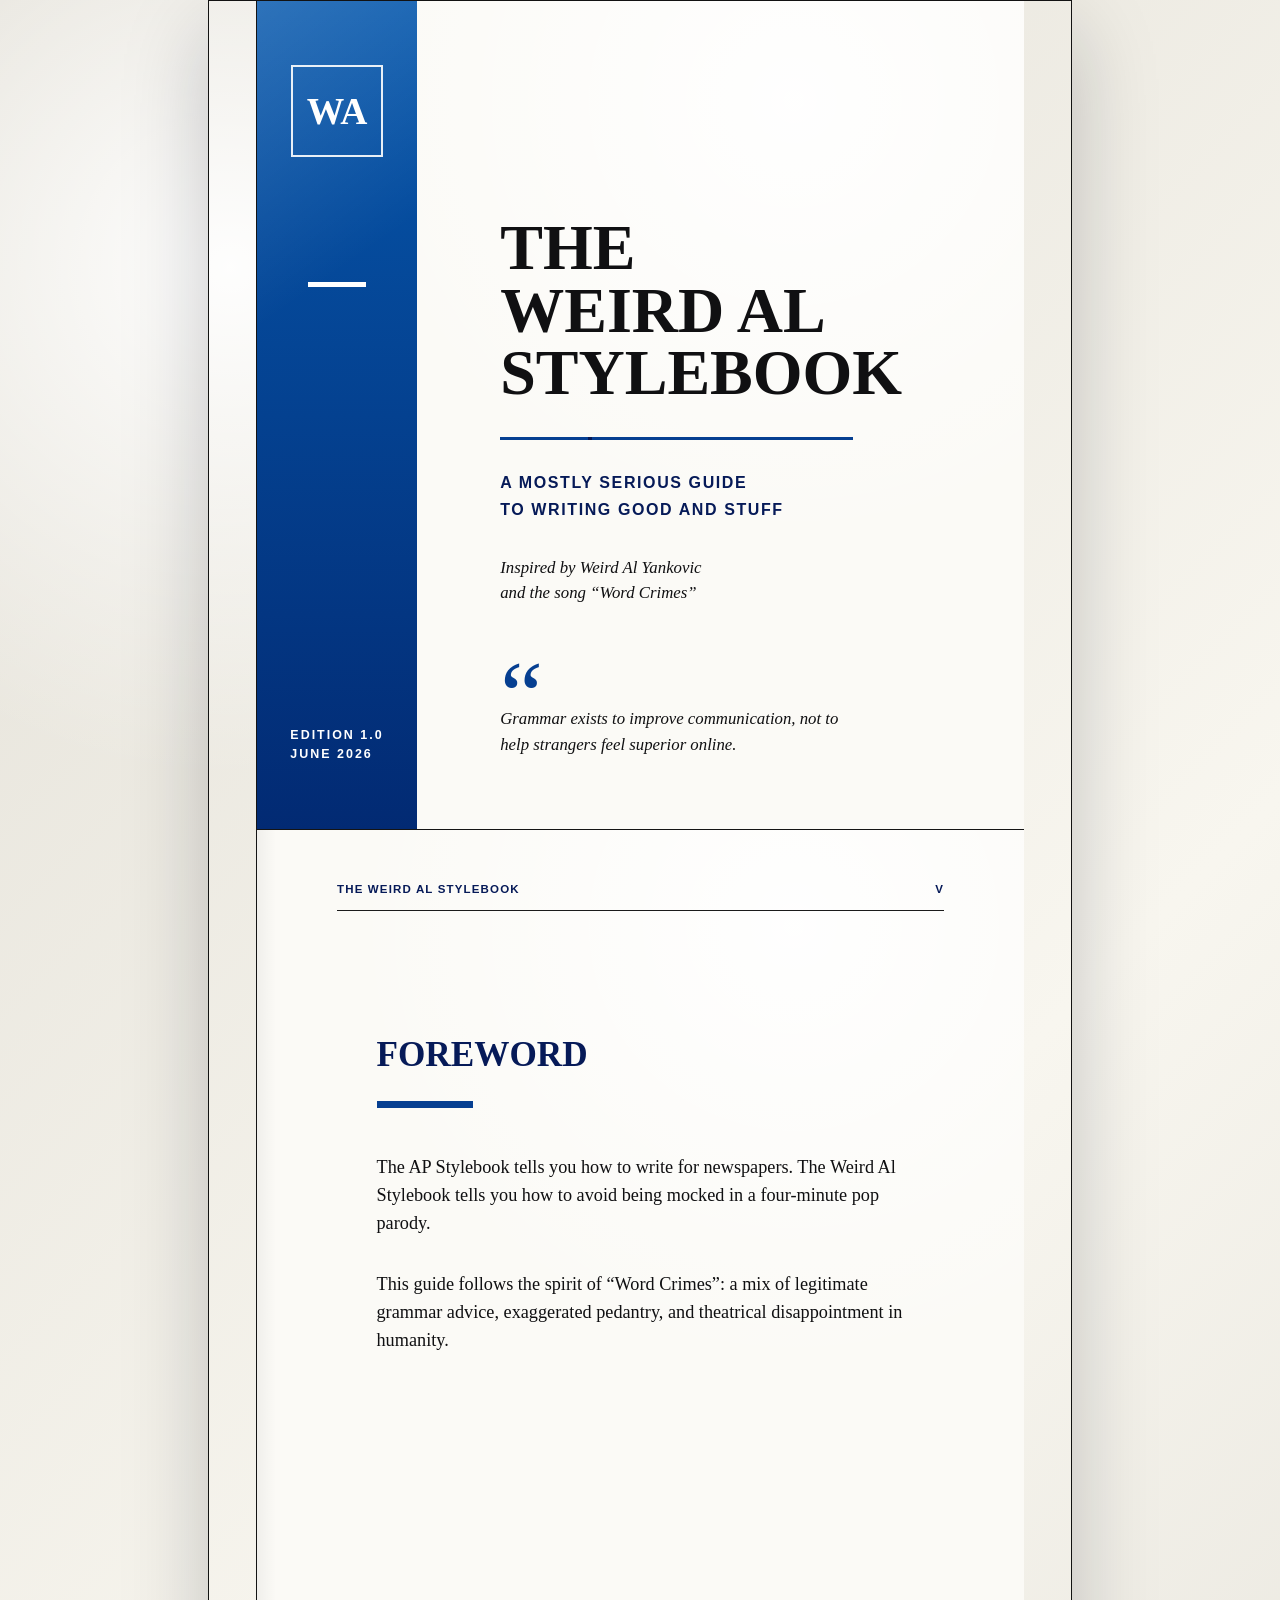
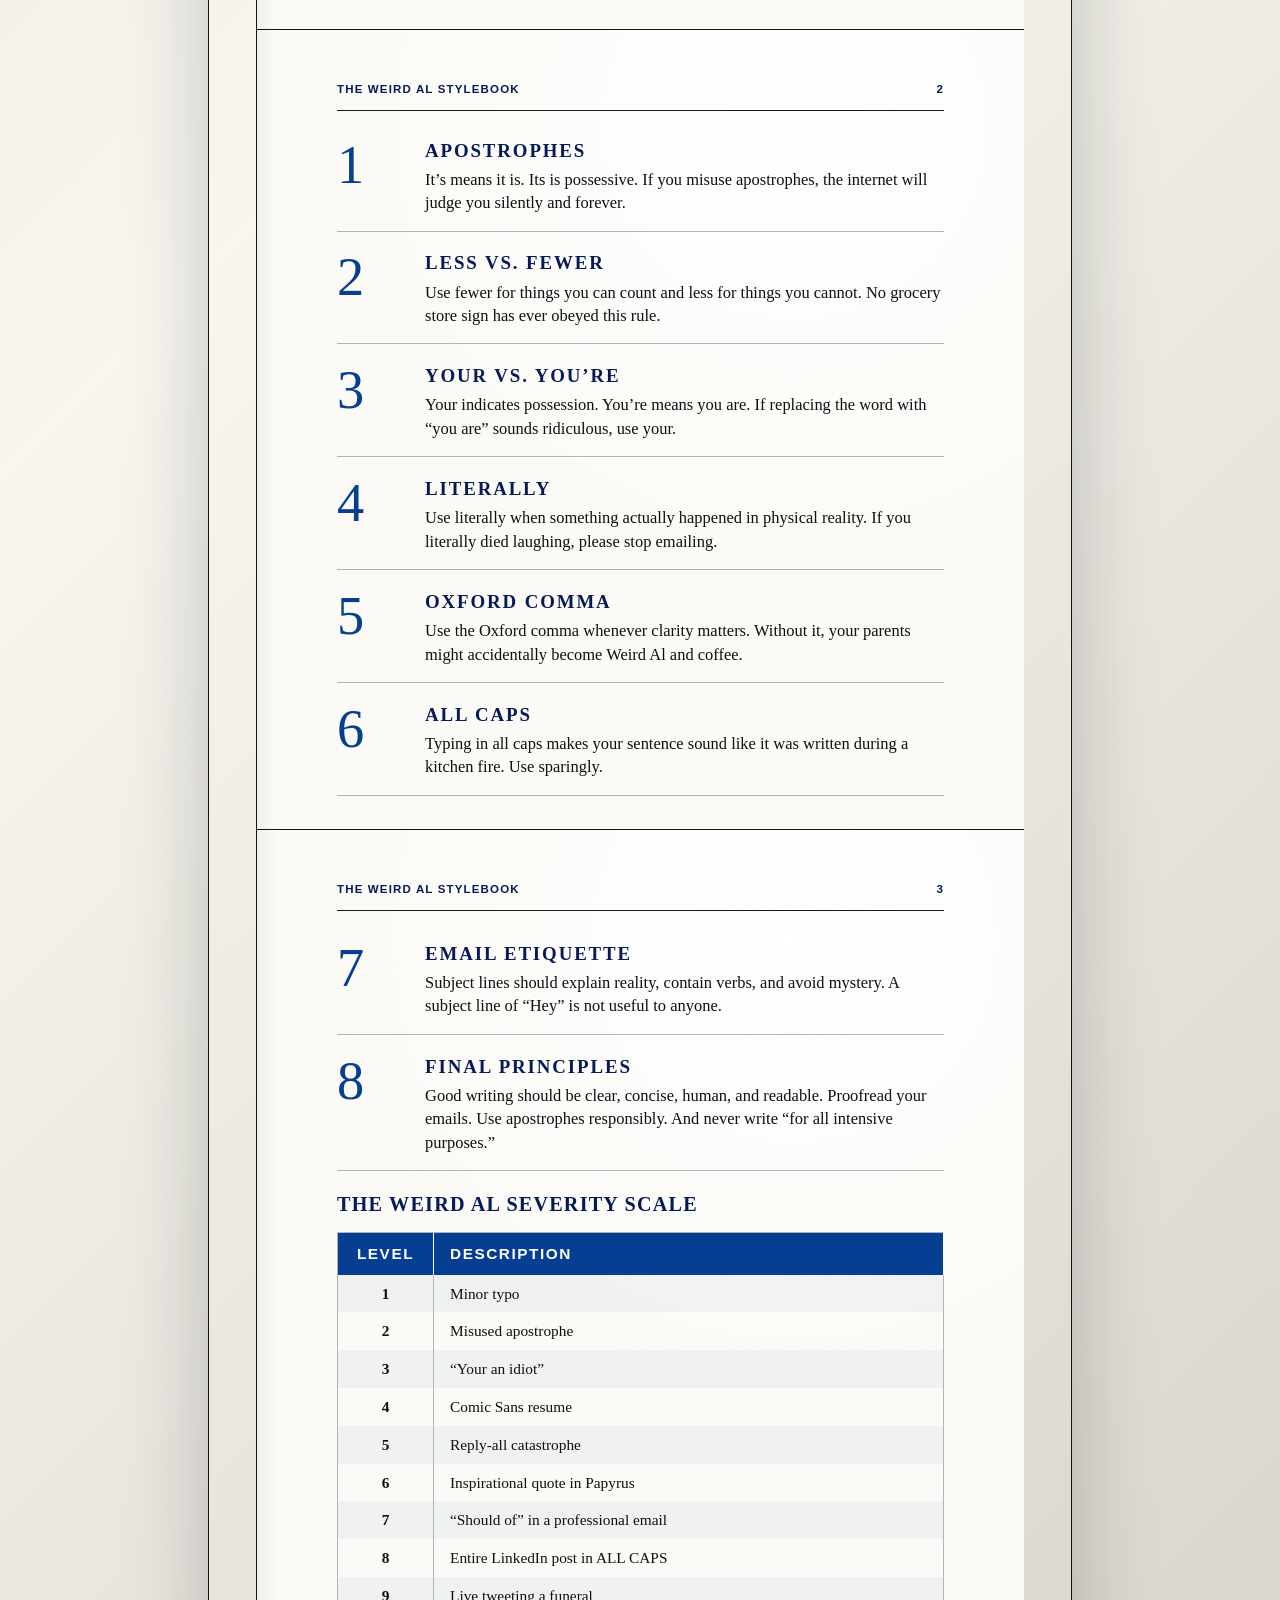
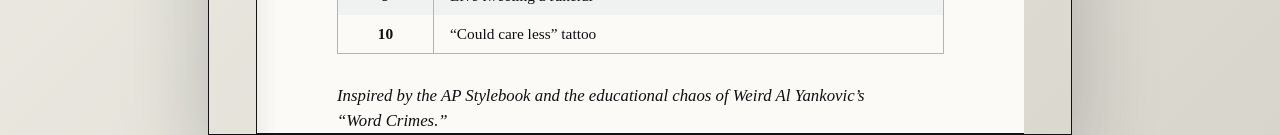
==== index.html @ 7477e232 "Initial Weird Al Stylebook site" ====
<!doctype html>
<html lang="en">
  <head>
    <meta charset="utf-8">
    <meta name="viewport" content="width=device-width, initial-scale=1">
    <title>The Weird Al Stylebook</title>
    <meta
      name="description"
      content="A mostly serious guide to writing good and stuff, inspired by Weird Al Yankovic and Word Crimes."
    >
    <link rel="icon" href="favicon.svg" type="image/svg+xml">
    <link rel="stylesheet" href="styles.css">
  </head>
  <body>
    <main class="book" aria-label="The Weird Al Stylebook">
      <section class="cover page" aria-labelledby="title">
        <aside class="spine" aria-label="Edition information">
          <div class="mark">WA</div>
          <div class="spine-rule"></div>
          <p>Edition 1.0<br>June 2026</p>
        </aside>

        <div class="cover-content">
          <h1 id="title">The<br>Weird Al<br>Stylebook</h1>
          <div class="accent-line"></div>
          <p class="deck">A mostly serious guide<br>to writing good and stuff</p>
          <p class="source">Inspired by Weird Al Yankovic<br>and the song &ldquo;Word Crimes&rdquo;</p>
          <blockquote>
            <span aria-hidden="true">&ldquo;</span>
            Grammar exists to improve communication, not to help strangers feel superior online.
          </blockquote>
        </div>
      </section>

      <section class="foreword page" aria-labelledby="foreword-heading">
        <header class="page-header">
          <span>The Weird Al Stylebook</span>
          <span>v</span>
        </header>

        <article class="prose">
          <h2 id="foreword-heading">Foreword</h2>
          <div class="short-rule"></div>
          <p>
            The AP Stylebook tells you how to write for newspapers. The Weird Al Stylebook
            tells you how to avoid being mocked in a four-minute pop parody.
          </p>
          <p>
            This guide follows the spirit of &ldquo;Word Crimes&rdquo;: a mix of legitimate grammar
            advice, exaggerated pedantry, and theatrical disappointment in humanity.
          </p>
        </article>
      </section>

      <section class="rules page" aria-labelledby="rules-heading">
        <header class="page-header">
          <span>The Weird Al Stylebook</span>
          <span>2</span>
        </header>
        <h2 id="rules-heading" class="sr-only">Style Rules</h2>

        <ol class="rule-list">
          <li>
            <span class="number">1</span>
            <div>
              <h3>Apostrophes</h3>
              <p>It&rsquo;s means it is. Its is possessive. If you misuse apostrophes, the internet will judge you silently and forever.</p>
            </div>
          </li>
          <li>
            <span class="number">2</span>
            <div>
              <h3>Less vs. Fewer</h3>
              <p>Use fewer for things you can count and less for things you cannot. No grocery store sign has ever obeyed this rule.</p>
            </div>
          </li>
          <li>
            <span class="number">3</span>
            <div>
              <h3>Your vs. You&rsquo;re</h3>
              <p>Your indicates possession. You&rsquo;re means you are. If replacing the word with &ldquo;you are&rdquo; sounds ridiculous, use your.</p>
            </div>
          </li>
          <li>
            <span class="number">4</span>
            <div>
              <h3>Literally</h3>
              <p>Use literally when something actually happened in physical reality. If you literally died laughing, please stop emailing.</p>
            </div>
          </li>
          <li>
            <span class="number">5</span>
            <div>
              <h3>Oxford Comma</h3>
              <p>Use the Oxford comma whenever clarity matters. Without it, your parents might accidentally become Weird Al and coffee.</p>
            </div>
          </li>
          <li>
            <span class="number">6</span>
            <div>
              <h3>All Caps</h3>
              <p>Typing in all caps makes your sentence sound like it was written during a kitchen fire. Use sparingly.</p>
            </div>
          </li>
        </ol>
      </section>

      <section class="scale page" aria-labelledby="scale-heading">
        <header class="page-header">
          <span>The Weird Al Stylebook</span>
          <span>3</span>
        </header>

        <ol class="rule-list compact" start="7">
          <li>
            <span class="number">7</span>
            <div>
              <h3>Email Etiquette</h3>
              <p>Subject lines should explain reality, contain verbs, and avoid mystery. A subject line of &ldquo;Hey&rdquo; is not useful to anyone.</p>
            </div>
          </li>
          <li>
            <span class="number">8</span>
            <div>
              <h3>Final Principles</h3>
              <p>Good writing should be clear, concise, human, and readable. Proofread your emails. Use apostrophes responsibly. And never write &ldquo;for all intensive purposes.&rdquo;</p>
            </div>
          </li>
        </ol>

        <h2 id="scale-heading">The Weird Al Severity Scale</h2>
        <table>
          <thead>
            <tr>
              <th>Level</th>
              <th>Description</th>
            </tr>
          </thead>
          <tbody>
            <tr><td>1</td><td>Minor typo</td></tr>
            <tr><td>2</td><td>Misused apostrophe</td></tr>
            <tr><td>3</td><td>&ldquo;Your an idiot&rdquo;</td></tr>
            <tr><td>4</td><td>Comic Sans resume</td></tr>
            <tr><td>5</td><td>Reply-all catastrophe</td></tr>
            <tr><td>6</td><td>Inspirational quote in Papyrus</td></tr>
            <tr><td>7</td><td>&ldquo;Should of&rdquo; in a professional email</td></tr>
            <tr><td>8</td><td>Entire LinkedIn post in ALL CAPS</td></tr>
            <tr><td>9</td><td>Live tweeting a funeral</td></tr>
            <tr><td>10</td><td>&ldquo;Could care less&rdquo; tattoo</td></tr>
          </tbody>
        </table>

        <p class="note">
          Inspired by the AP Stylebook and the educational chaos of Weird Al Yankovic&rsquo;s
          &ldquo;Word Crimes.&rdquo;
        </p>
      </section>
    </main>
  </body>
</html>
---- styles.css ----
:root {
  --ink: #101012;
  --blue: #063f91;
  --blue-deep: #00266f;
  --blue-dark: #061a58;
  --rule: #aeb5c1;
  --paper: #fbfaf6;
  --paper-warm: #f5f2eb;
}

* {
  box-sizing: border-box;
}

html {
  min-height: 100%;
  background:
    radial-gradient(circle at 18% 8%, rgba(255, 255, 255, 0.95), transparent 32rem),
    linear-gradient(135deg, #e3e0d7 0%, #f8f6ef 45%, #d8d5cc 100%);
}

body {
  min-height: 100%;
  margin: 0;
  color: var(--ink);
  font-family: Georgia, "Times New Roman", serif;
}

.book {
  display: grid;
  grid-template-columns: minmax(20rem, 48rem);
  justify-content: center;
  max-width: 54rem;
  margin: 0 auto;
  border: 1px solid #121212;
  box-shadow: 0 2rem 5rem rgba(12, 18, 32, 0.22);
}

.page {
  min-height: 50rem;
  background:
    radial-gradient(circle at 70% 12%, rgba(255, 255, 255, 0.92), transparent 28rem),
    linear-gradient(90deg, rgba(0, 0, 0, 0.045), transparent 1.2rem),
    var(--paper);
  border-left: 1px solid #141414;
  border-bottom: 1px solid #141414;
  position: relative;
}

.page:nth-child(odd) {
  border-left: 1px solid #141414;
}

.cover {
  display: grid;
  grid-template-columns: 10rem 1fr;
}

.spine {
  display: flex;
  flex-direction: column;
  align-items: center;
  min-height: 100%;
  padding: 4rem 1.5rem;
  color: #fff;
  background:
    linear-gradient(145deg, rgba(255, 255, 255, 0.16), transparent 35%),
    linear-gradient(180deg, #0658ad 0%, #022a73 100%);
  text-transform: uppercase;
  letter-spacing: 0.16em;
  font-family: Arial, Helvetica, sans-serif;
  font-size: 0.78rem;
  font-weight: 700;
}

.mark {
  display: grid;
  place-items: center;
  width: 5.75rem;
  aspect-ratio: 1;
  border: 2px solid rgba(255, 255, 255, 0.9);
  font-family: Georgia, "Times New Roman", serif;
  font-size: 2.35rem;
  letter-spacing: 0;
}

.spine-rule {
  width: 3.6rem;
  height: 0.32rem;
  margin-top: 7.8rem;
  background: #fff;
}

.spine p {
  margin: auto 0 0;
  line-height: 1.55;
}

.cover-content {
  padding: 13.5rem 5.2rem 4.5rem;
}

h1,
h2,
h3,
.deck,
.page-header,
th {
  color: var(--blue-dark);
  text-transform: uppercase;
  letter-spacing: 0.1em;
}

h1 {
  margin: 0;
  color: var(--ink);
  font-size: clamp(3rem, 5vw, 5.5rem);
  line-height: 0.98;
  letter-spacing: 0;
}

.accent-line {
  width: 80%;
  height: 0.18rem;
  margin: 2rem 0 1.8rem;
  background: linear-gradient(90deg, var(--blue) 0 25%, var(--blue-dark) 25% 26%, var(--blue) 26% 100%);
}

.deck {
  margin: 0;
  font-family: Arial, Helvetica, sans-serif;
  font-size: 1rem;
  font-weight: 800;
  line-height: 1.7;
}

.source,
.note,
blockquote {
  font-size: 1.05rem;
  font-style: italic;
  line-height: 1.5;
}

.source {
  margin: 2rem 0 3.8rem;
}

blockquote {
  margin: 0;
  max-width: 22rem;
}

blockquote span {
  display: block;
  height: 2.5rem;
  color: var(--blue);
  font-size: 6rem;
  font-style: normal;
  line-height: 0.6;
}

.page-header {
  display: flex;
  justify-content: space-between;
  align-items: center;
  margin: 3.3rem 5rem 0;
  padding-bottom: 0.95rem;
  border-bottom: 1px solid #1b1b1b;
  font-family: Arial, Helvetica, sans-serif;
  font-size: 0.72rem;
  font-weight: 800;
}

.prose {
  max-width: 33rem;
  margin: 7.8rem auto 0;
}

h2 {
  margin: 0;
  font-size: 2.2rem;
  line-height: 1.1;
  letter-spacing: 0;
}

.short-rule {
  width: 6rem;
  height: 0.42rem;
  margin: 1.7rem 0 2.8rem;
  background: var(--blue);
}

.prose p {
  margin: 0 0 2rem;
  font-size: 1.14rem;
  line-height: 1.55;
}

.rule-list {
  list-style: none;
  margin: 1.8rem 5rem 0;
  padding: 0;
}

.rule-list li {
  display: grid;
  grid-template-columns: 4.5rem 1fr;
  gap: 1rem;
  padding: 1.3rem 0 1rem;
  border-bottom: 1px solid var(--rule);
}

.rule-list li:first-child {
  padding-top: 0;
}

.number {
  color: var(--blue);
  font-size: 3.4rem;
  line-height: 0.95;
}

h3 {
  margin: 0 0 0.35rem;
  font-size: 1.18rem;
  line-height: 1.2;
}

.rule-list p {
  margin: 0;
  font-size: 1.03rem;
  line-height: 1.42;
}

.compact {
  margin-top: 2rem;
}

.scale h2 {
  margin: 1.4rem 5rem 1rem;
  font-size: 1.26rem;
  letter-spacing: 0.06em;
}

table {
  width: calc(100% - 10rem);
  margin: 0 5rem;
  border-collapse: collapse;
  border: 1px solid var(--rule);
  font-size: 0.96rem;
}

th {
  padding: 0.75rem 1rem;
  color: #fff;
  background: var(--blue);
  border-right: 1px solid #fff;
  font-family: Arial, Helvetica, sans-serif;
  text-align: left;
}

td {
  padding: 0.62rem 1rem;
  border-right: 1px solid var(--rule);
}

td:first-child,
th:first-child {
  width: 6rem;
  text-align: center;
  font-weight: 700;
}

tbody tr:nth-child(odd) {
  background: rgba(6, 63, 145, 0.045);
}

.note {
  margin: 1.8rem 5rem 0;
  max-width: 33rem;
}

.sr-only {
  position: absolute;
  width: 1px;
  height: 1px;
  padding: 0;
  margin: -1px;
  overflow: hidden;
  clip: rect(0, 0, 0, 0);
  white-space: nowrap;
  border: 0;
}

@media (max-width: 880px) {
  .book {
    grid-template-columns: 1fr;
    border-inline: 0;
  }

  .page {
    min-height: auto;
    border-left: 0;
  }

  .cover {
    grid-template-columns: 6.25rem 1fr;
  }

  .spine {
    padding: 2rem 1rem;
  }

  .mark {
    width: 4rem;
    font-size: 1.7rem;
  }

  .spine-rule {
    width: 2.8rem;
    margin-top: 4rem;
  }

  .cover-content {
    padding: 6rem 2rem 4rem;
  }

  .page-header {
    margin: 2rem 2rem 0;
  }

  .prose,
  .rule-list,
  .scale h2,
  table,
  .note {
    margin-left: 2rem;
    margin-right: 2rem;
  }

  .prose {
    margin-top: 4rem;
    margin-bottom: 4rem;
  }

  table {
    width: calc(100% - 4rem);
  }

  .note {
    margin-bottom: 3rem;
  }
}

@media (max-width: 560px) {
  .cover {
    grid-template-columns: 1fr;
  }

  .spine {
    min-height: auto;
    flex-direction: row;
    justify-content: space-between;
    padding: 1rem 1.25rem;
  }

  .spine-rule {
    display: none;
  }

  .spine p {
    margin: 0;
    text-align: right;
  }

  .cover-content {
    padding: 4rem 1.5rem 3rem;
  }

  .accent-line {
    width: 100%;
  }

  .page-header,
  .prose,
  .rule-list,
  .scale h2,
  table,
  .note {
    margin-left: 1.25rem;
    margin-right: 1.25rem;
  }

  .rule-list li {
    grid-template-columns: 3.5rem 1fr;
    gap: 0.8rem;
  }

  .number {
    font-size: 2.85rem;
  }

  table {
    width: calc(100% - 2.5rem);
    font-size: 0.86rem;
  }

  th,
  td {
    padding: 0.55rem 0.65rem;
  }
}
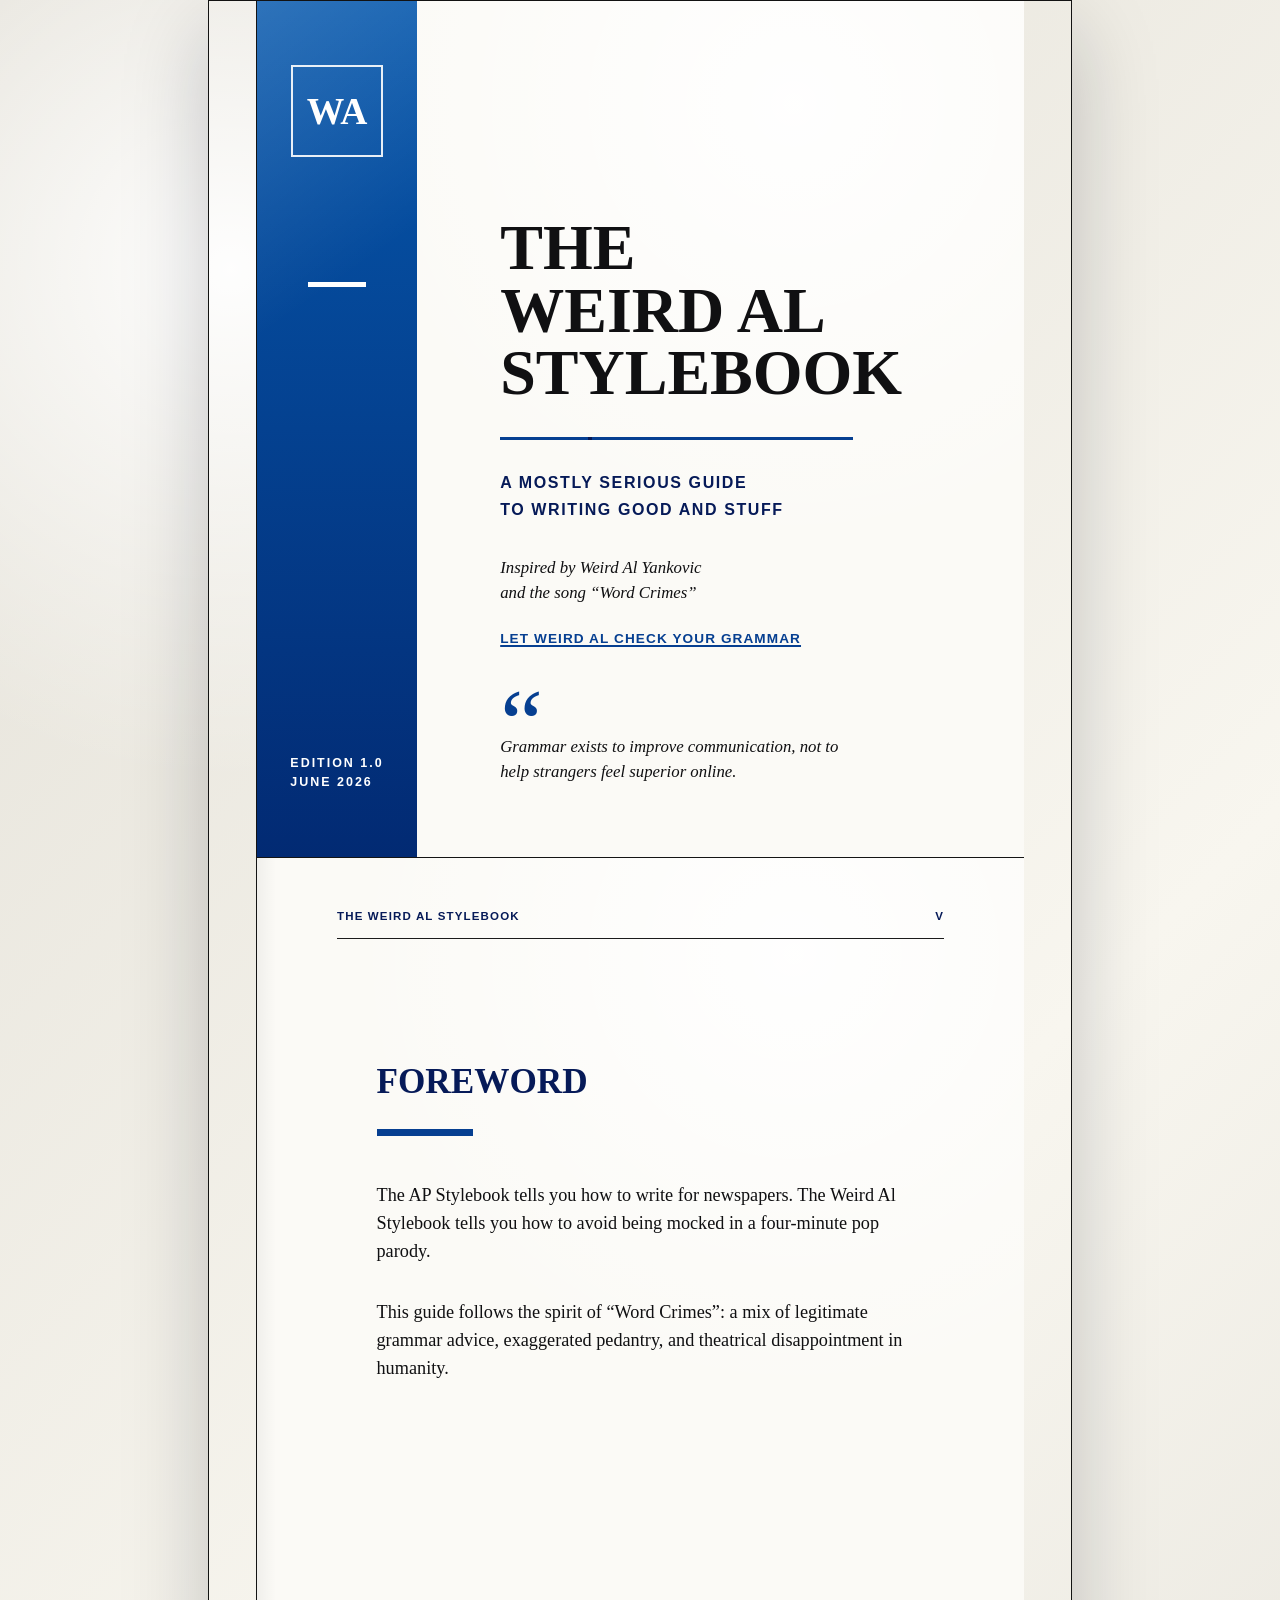
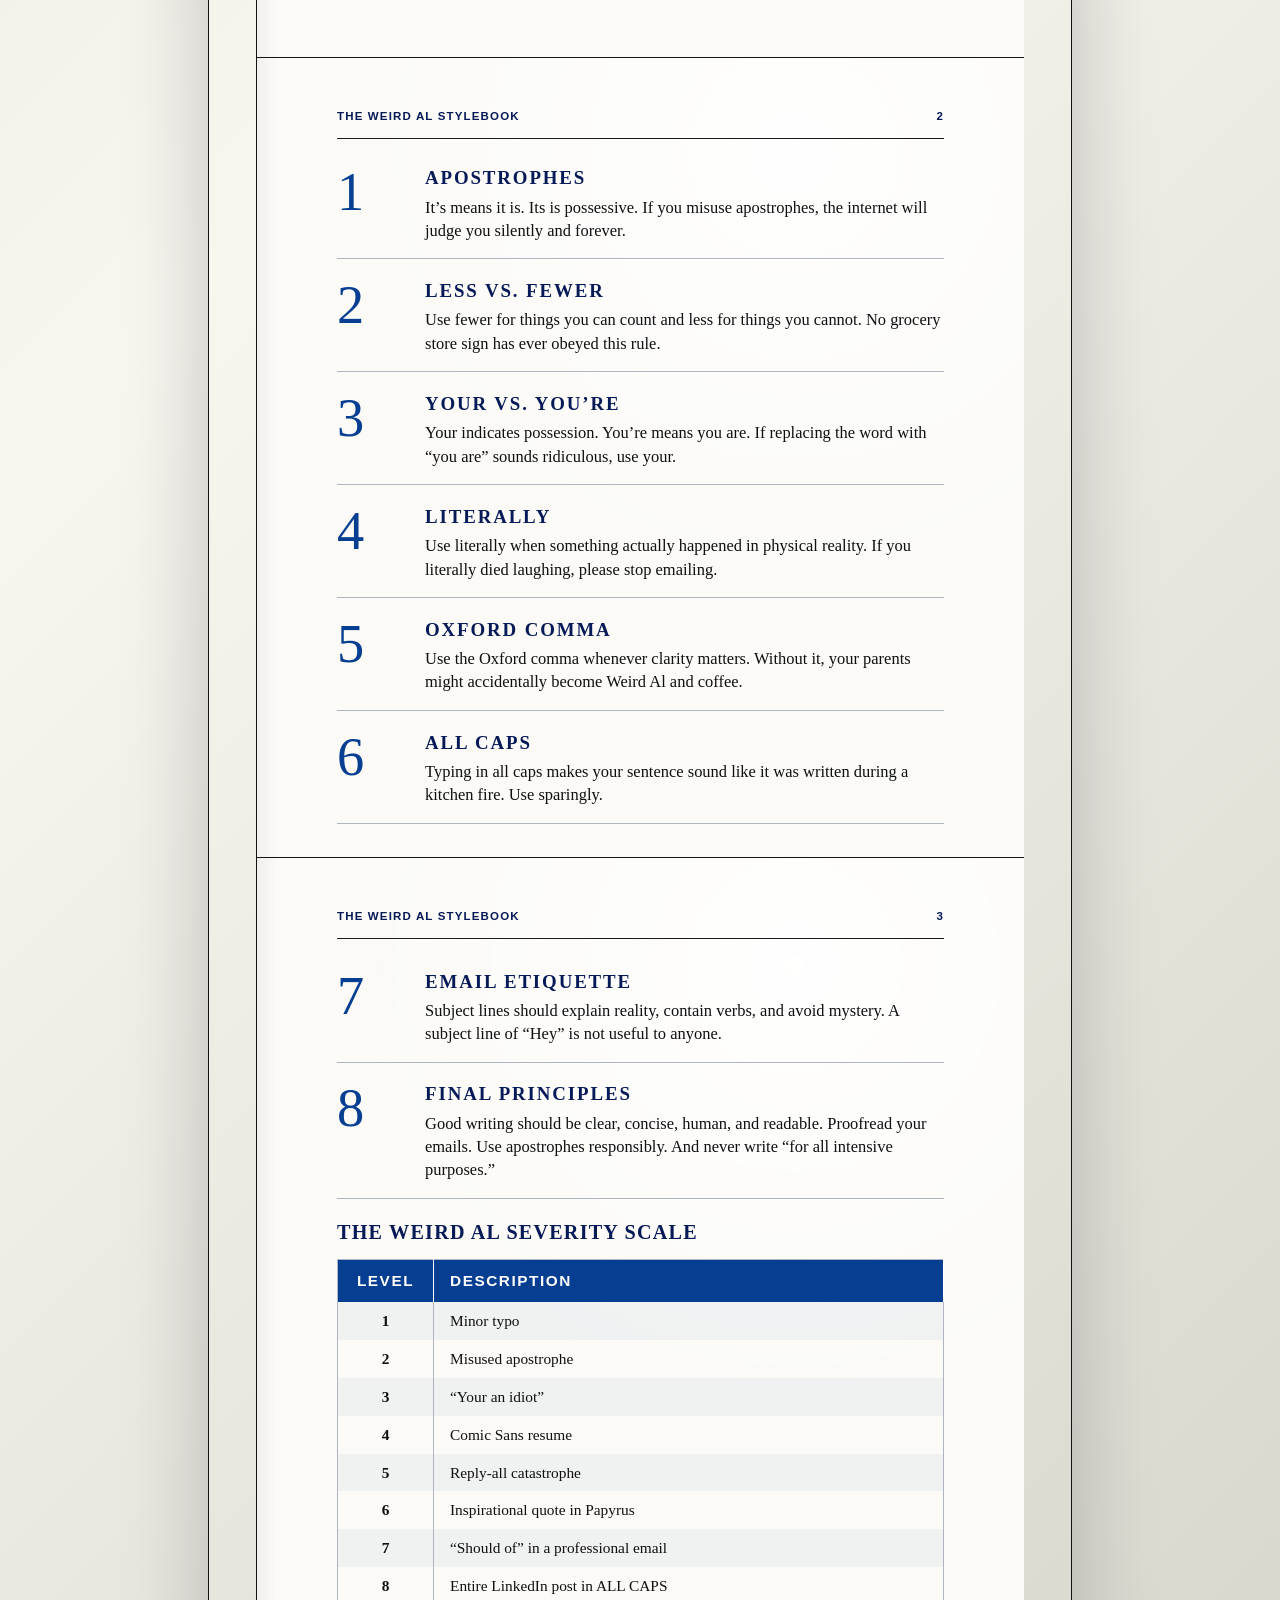
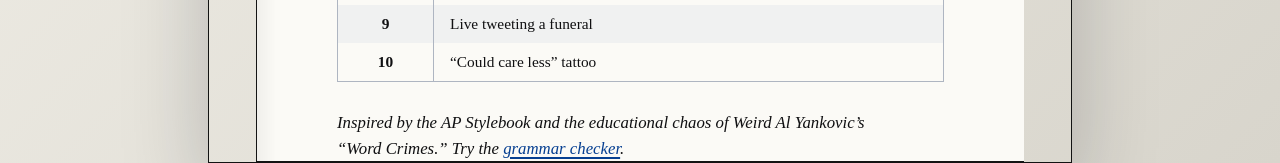
==== commit 46d72913: "Weird Al Stylebook update: - add browser-only grammar checker page" ====
--- a/index.html
+++ b/index.html
@@ -25,6 +25,7 @@
           <div class="accent-line"></div>
           <p class="deck">A mostly serious guide<br>to writing good and stuff</p>
           <p class="source">Inspired by Weird Al Yankovic<br>and the song &ldquo;Word Crimes&rdquo;</p>
+          <p class="tool-link"><a href="checker.html">Let Weird Al check your grammar</a></p>
           <blockquote>
             <span aria-hidden="true">&ldquo;</span>
             Grammar exists to improve communication, not to help strangers feel superior online.
@@ -152,7 +153,7 @@
 
         <p class="note">
           Inspired by the AP Stylebook and the educational chaos of Weird Al Yankovic&rsquo;s
-          &ldquo;Word Crimes.&rdquo;
+          &ldquo;Word Crimes.&rdquo; Try the <a href="checker.html">grammar checker</a>.
         </p>
       </section>
     </main>
--- a/styles.css
+++ b/styles.css
@@ -146,6 +146,26 @@
   margin: 2rem 0 3.8rem;
 }
 
+.tool-link {
+  margin: -2.2rem 0 3rem;
+  font-family: Arial, Helvetica, sans-serif;
+  font-size: 0.85rem;
+  font-weight: 800;
+  letter-spacing: 0.08em;
+  text-transform: uppercase;
+}
+
+a {
+  color: var(--blue);
+  text-decoration-thickness: 0.12em;
+  text-underline-offset: 0.18em;
+}
+
+a:hover,
+a:focus-visible {
+  color: var(--blue-deep);
+}
+
 blockquote {
   margin: 0;
   max-width: 22rem;
@@ -293,6 +313,226 @@
   border: 0;
 }
 
+.checker-body {
+  min-height: 100vh;
+  padding: 3rem 1.5rem;
+}
+
+.checker-shell {
+  max-width: 72rem;
+  margin: 0 auto;
+  border: 1px solid #141414;
+  background: var(--paper);
+  box-shadow: 0 2rem 5rem rgba(12, 18, 32, 0.22);
+}
+
+.checker-hero {
+  padding: 3rem clamp(1.5rem, 5vw, 5rem) 2.5rem;
+  border-bottom: 1px solid #141414;
+  background:
+    linear-gradient(90deg, rgba(0, 0, 0, 0.05), transparent 1.2rem),
+    radial-gradient(circle at 80% 8%, rgba(255, 255, 255, 0.95), transparent 24rem),
+    var(--paper);
+}
+
+.back-link,
+.eyebrow,
+.checker-deck,
+.checker-actions,
+label,
+.score-label,
+.stats,
+.finding-type {
+  font-family: Arial, Helvetica, sans-serif;
+}
+
+.back-link {
+  display: inline-block;
+  margin-bottom: 4rem;
+  font-size: 0.78rem;
+  font-weight: 800;
+  letter-spacing: 0.12em;
+  text-transform: uppercase;
+}
+
+.eyebrow {
+  margin: 0 0 0.8rem;
+  color: var(--blue);
+  font-size: 0.76rem;
+  font-weight: 800;
+  letter-spacing: 0.14em;
+  text-transform: uppercase;
+}
+
+.checker-hero h1 {
+  max-width: 54rem;
+  font-size: clamp(3rem, 8vw, 6.8rem);
+}
+
+.checker-deck {
+  max-width: 38rem;
+  margin: 1.2rem 0 0;
+  font-size: 1rem;
+  font-weight: 800;
+  line-height: 1.65;
+  text-transform: uppercase;
+  letter-spacing: 0.08em;
+  color: var(--blue-dark);
+}
+
+.checker-grid {
+  display: grid;
+  grid-template-columns: minmax(0, 1.05fr) minmax(20rem, 0.95fr);
+  gap: 0;
+}
+
+.editor-panel,
+.report-panel {
+  padding: clamp(1.5rem, 4vw, 3rem);
+}
+
+.editor-panel {
+  border-right: 1px solid #141414;
+}
+
+label {
+  display: block;
+  margin-bottom: 0.75rem;
+  color: var(--blue-dark);
+  font-size: 0.78rem;
+  font-weight: 800;
+  letter-spacing: 0.12em;
+  text-transform: uppercase;
+}
+
+textarea {
+  display: block;
+  width: 100%;
+  min-height: 28rem;
+  resize: vertical;
+  padding: 1rem;
+  border: 1px solid #141414;
+  border-radius: 0;
+  background: #fffef9;
+  color: var(--ink);
+  font: 1.05rem/1.55 Georgia, "Times New Roman", serif;
+}
+
+textarea:focus {
+  outline: 0.2rem solid rgba(6, 63, 145, 0.2);
+  outline-offset: 0.12rem;
+}
+
+.checker-actions {
+  display: flex;
+  flex-wrap: wrap;
+  gap: 0.75rem;
+  margin-top: 1rem;
+}
+
+button {
+  min-height: 2.8rem;
+  padding: 0 1rem;
+  border: 1px solid #141414;
+  background: var(--blue);
+  color: #fff;
+  cursor: pointer;
+  font: 800 0.78rem/1 Arial, Helvetica, sans-serif;
+  letter-spacing: 0.1em;
+  text-transform: uppercase;
+}
+
+button:hover,
+button:focus-visible {
+  background: var(--blue-deep);
+}
+
+button.secondary {
+  background: transparent;
+  color: var(--blue-dark);
+}
+
+button.secondary:hover,
+button.secondary:focus-visible {
+  background: var(--paper-warm);
+}
+
+.score-card {
+  display: grid;
+  gap: 0.35rem;
+  padding-bottom: 1.5rem;
+  border-bottom: 1px solid var(--rule);
+}
+
+.score-label,
+.finding-type {
+  color: var(--blue);
+  font-size: 0.75rem;
+  font-weight: 800;
+  letter-spacing: 0.12em;
+  text-transform: uppercase;
+}
+
+.score-card strong {
+  color: var(--ink);
+  font-size: 5rem;
+  line-height: 0.95;
+}
+
+.score-card span:last-child {
+  font-size: 1.05rem;
+  font-style: italic;
+  line-height: 1.45;
+}
+
+.stats {
+  display: flex;
+  gap: 1rem;
+  margin: 1rem 0 1.5rem;
+  color: var(--blue-dark);
+  font-size: 0.82rem;
+  font-weight: 800;
+  letter-spacing: 0.08em;
+  text-transform: uppercase;
+}
+
+.findings {
+  display: grid;
+  gap: 1rem;
+  margin: 0;
+  padding: 0;
+  list-style: none;
+}
+
+.findings li {
+  padding: 1rem 0 1.1rem;
+  border-bottom: 1px solid var(--rule);
+}
+
+.findings strong {
+  display: block;
+  margin-top: 0.35rem;
+  font-size: 1.25rem;
+}
+
+.findings p {
+  margin: 0.55rem 0 0.35rem;
+  line-height: 1.45;
+}
+
+.findings em {
+  display: block;
+  color: var(--blue-dark);
+  line-height: 1.45;
+}
+
+.findings .empty {
+  color: var(--blue-dark);
+  font-size: 1.1rem;
+  font-style: italic;
+  line-height: 1.45;
+}
+
 @media (max-width: 880px) {
   .book {
     grid-template-columns: 1fr;
@@ -350,6 +590,27 @@
 
   .note {
     margin-bottom: 3rem;
+  }
+
+  .checker-body {
+    padding: 0;
+  }
+
+  .checker-shell {
+    border-inline: 0;
+  }
+
+  .checker-grid {
+    grid-template-columns: 1fr;
+  }
+
+  .editor-panel {
+    border-right: 0;
+    border-bottom: 1px solid #141414;
+  }
+
+  textarea {
+    min-height: 20rem;
   }
 }
 
